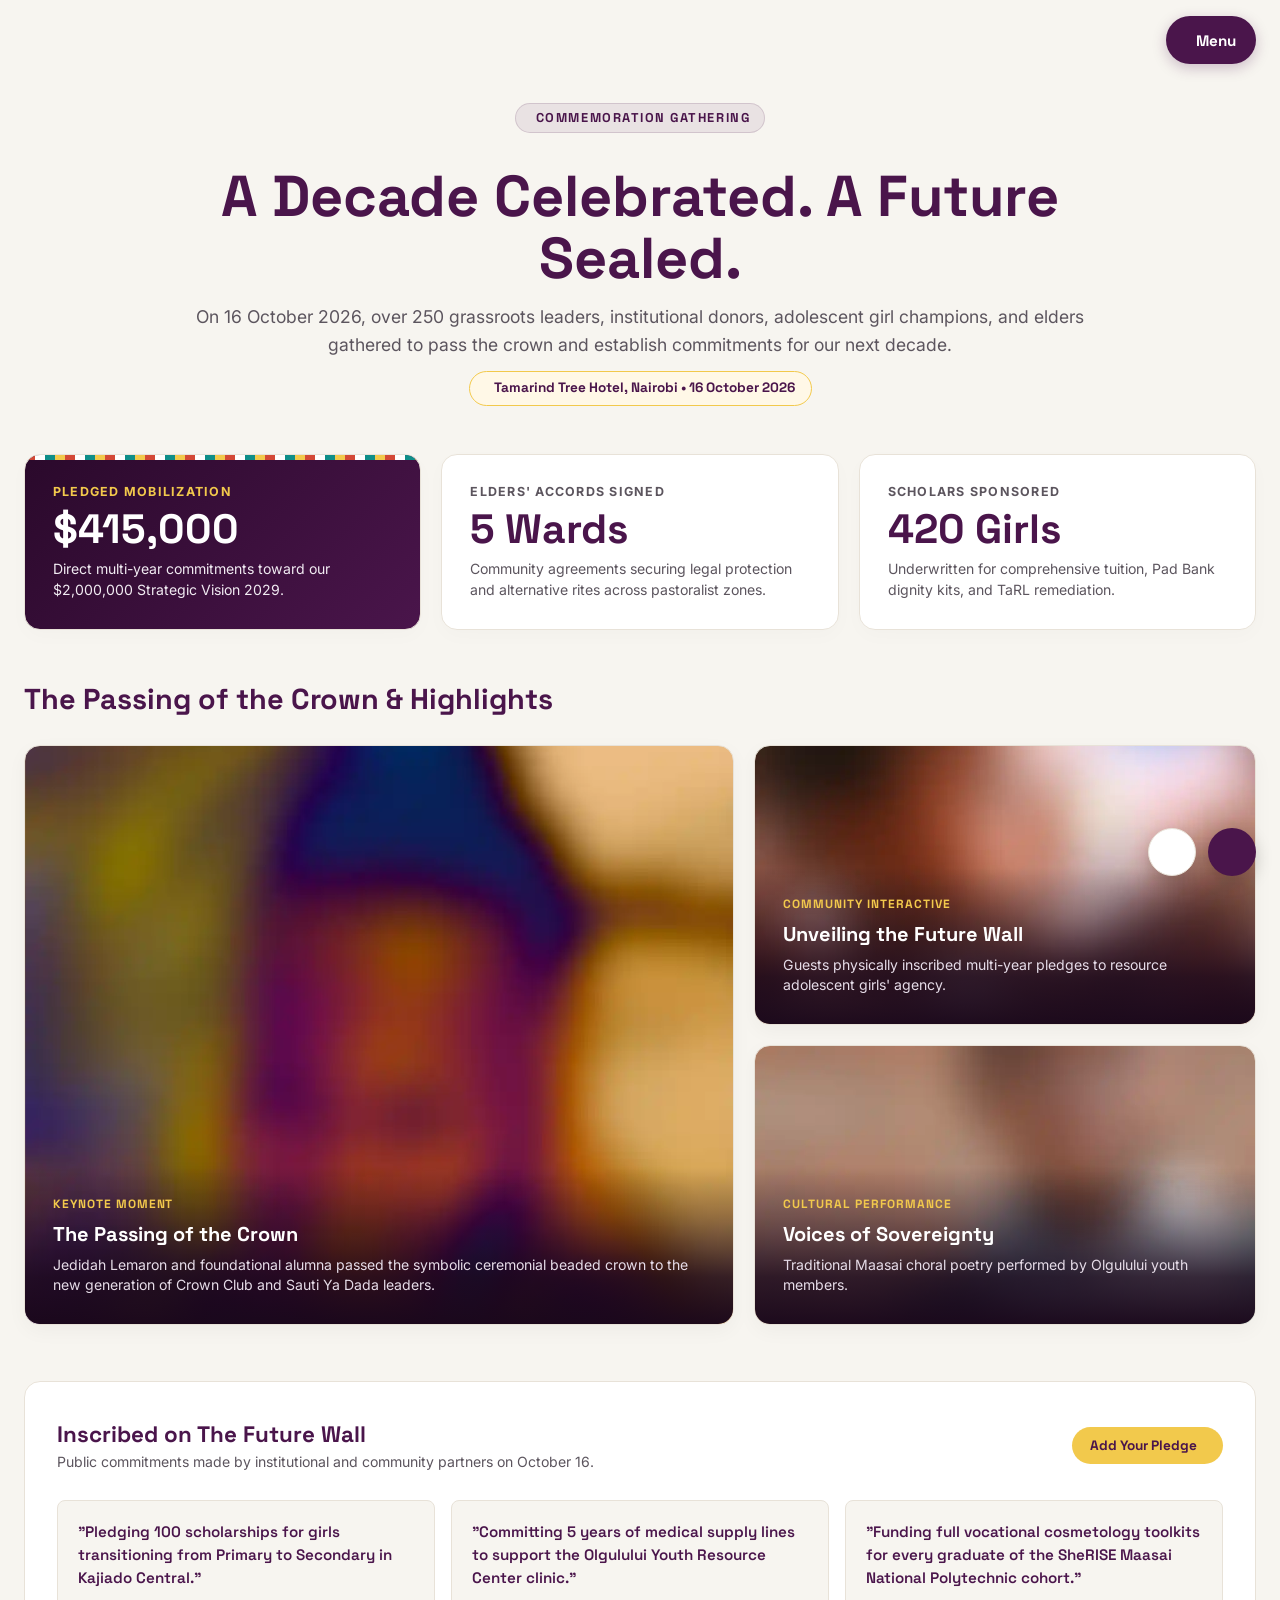
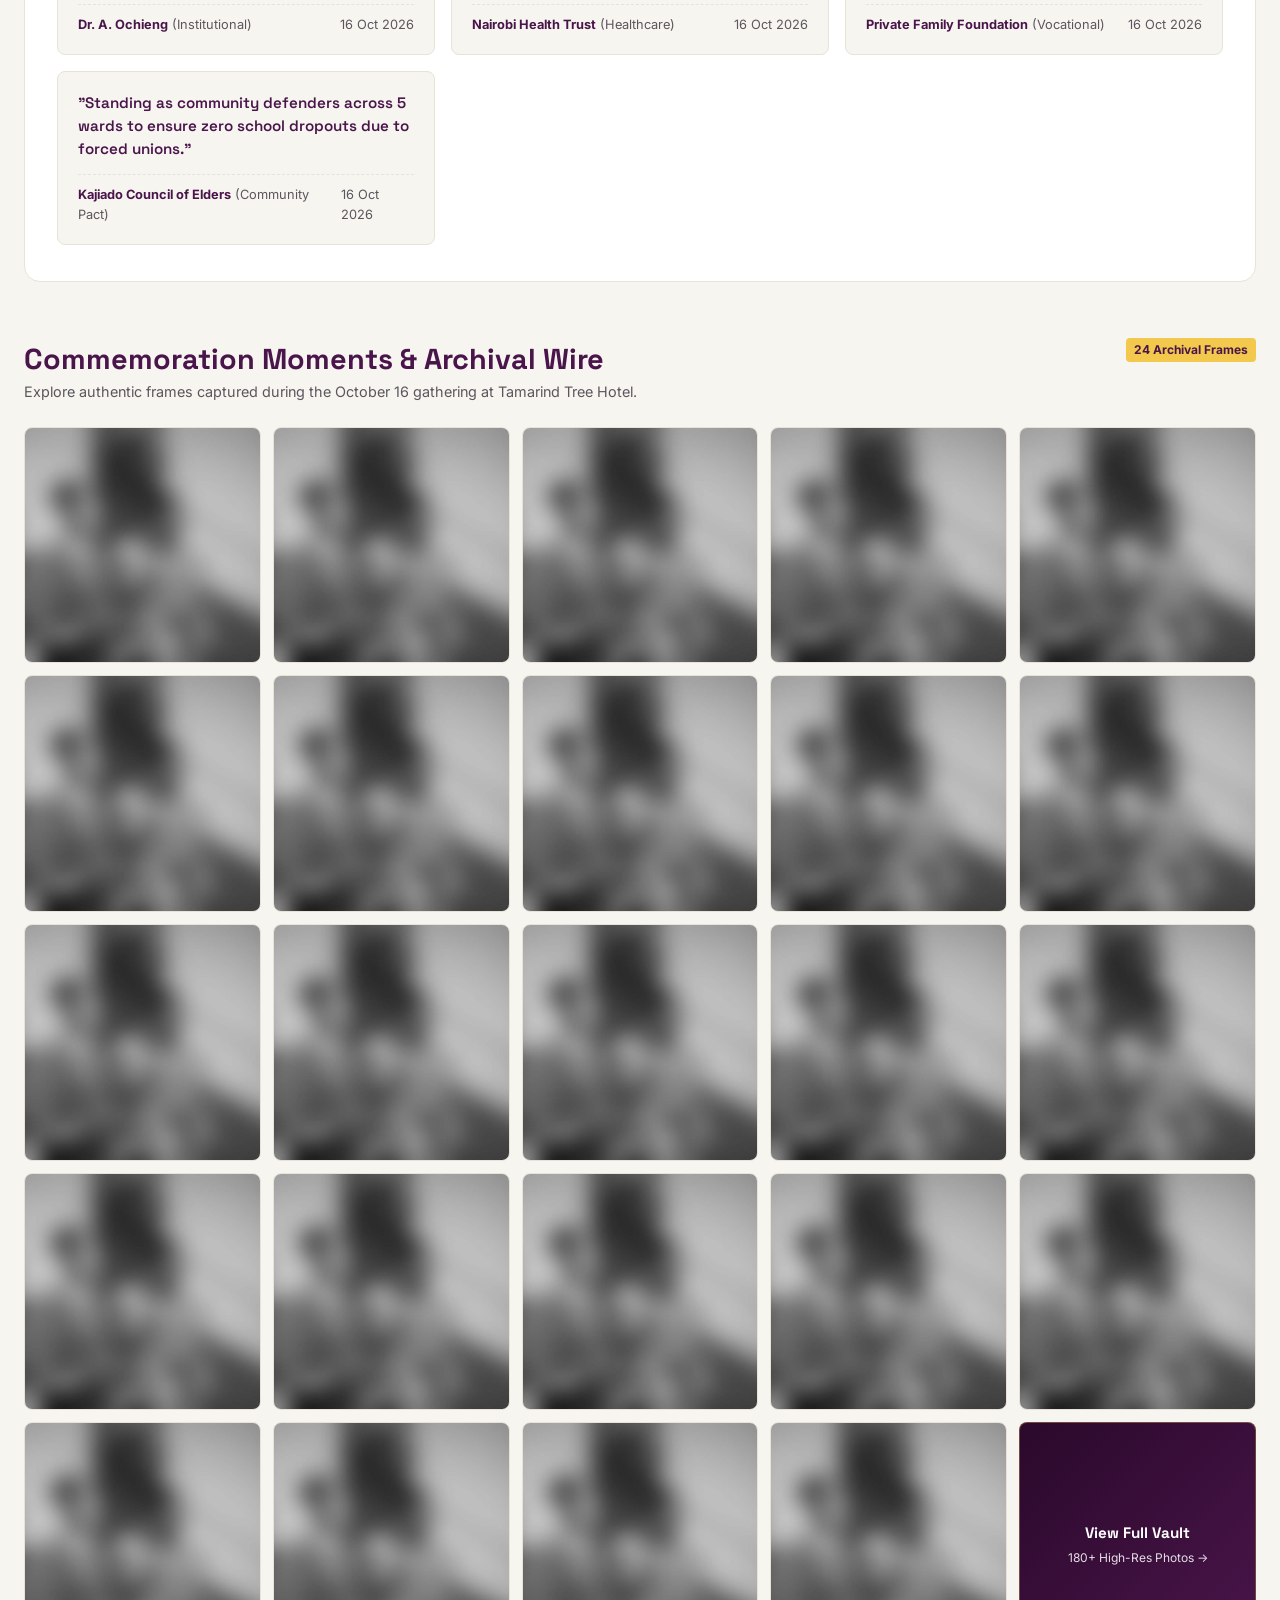
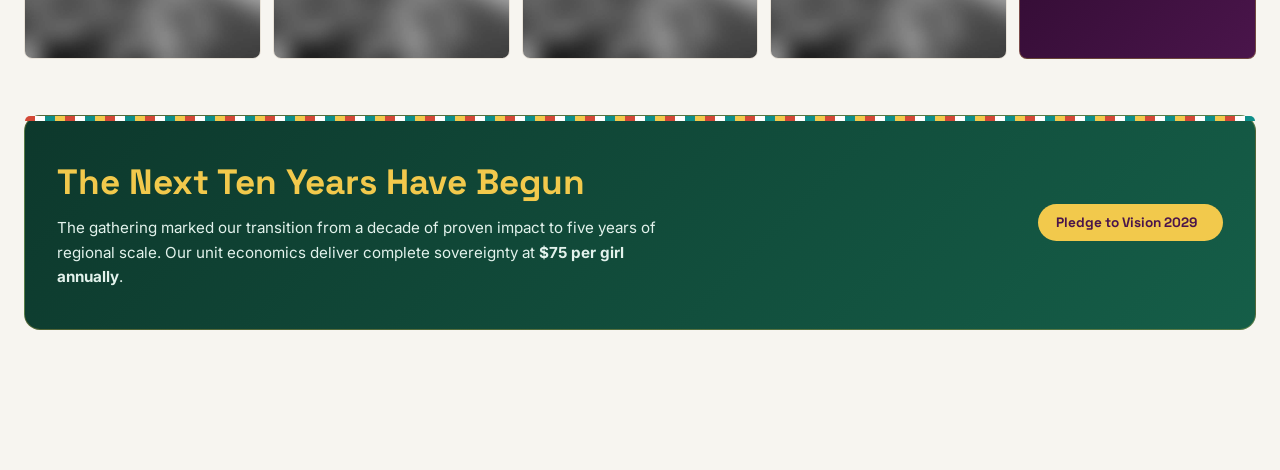
==== @10/event/index.html @ 6dc02e4d "Pre Launch Testing" ====
<!DOCTYPE html>
<html lang="en">

<head>
    <meta charset="UTF-8">
    <meta name="viewport" content="width=device-width, initial-scale=1.0">
    <title>The Gathering & Future Wall | The Malkia Initiative @ 10</title>
    <meta name="description"
        content="Relive the Malkia@10 Anniversary Gathering at Tamarind Tree Hotel: Passing of the Crown, Future Wall commitments, and momentum for the 2025–2029 Strategic Vision.">
    <link rel="shortcut icon" href="../assets/favicon/favicon.ico" type="image/x-icon">

    <!-- Typography & Icons -->
    <link rel="preconnect" href="https://fonts.googleapis.com">
    <link rel="preconnect" href="https://fonts.gstatic.com" crossorigin>
    <link
        href="https://fonts.googleapis.com/css2?family=Inter:wght@400;500;600;700&family=Space+Grotesk:wght@600;700&display=swap"
        rel="stylesheet">
    <link rel="stylesheet" type="text/css"
        href="https://cdn.jsdelivr.net/npm/@phosphor-icons/web@2.1.1/src/regular/style.css" />
    <link rel="stylesheet" type="text/css"
        href="https://cdn.jsdelivr.net/npm/@phosphor-icons/web@2.1.1/src/bold/style.css" />
    <link rel="stylesheet" type="text/css"
        href="https://cdn.jsdelivr.net/npm/@phosphor-icons/web@2.1.1/src/fill/style.css" />

    <!-- Shared Global Base Styles + Event Specific Styles -->
    <link rel="stylesheet" href="../assets/css/styles.css">
    <link rel="stylesheet" href="../assets/css/event.css">

    <!-- Google tag (gtag.js) -->
    <script async src="https://www.googletagmanager.com/gtag/js?id=G-NW5PG8B0DK"></script>
    <script>
        window.dataLayer = window.dataLayer || [];
        function gtag() { dataLayer.push(arguments); }
        gtag('js', new Date());

        gtag('config', 'G-NW5PG8B0DK');
    </script>
    
    <!-- Page-Specific JSON-LD Schema: Event Archival & Output -->
    <script type="application/ld+json">
    {
        "@context": "https://schema.org",
        "@graph": [
        {
            "@type": "Event",
            "@id": "https://malkiainitiative.org/@10/event/#gathering",
            "name": "Malkia@10 Anniversary Commemoration: A Decade of Malkia",
            "startDate": "2026-10-16T13:00:00+03:00",
            "endDate": "2026-10-16T17:30:00+03:00",
            "eventStatus": "https://schema.org/EventCompleted",
            "location": {
            "@type": "Place",
            "name": "Tamarind Tree Hotel",
            "address": {
                "@type": "PostalAddress",
                "streetAddress": "Langata Link Road",
                "addressLocality": "Nairobi",
                "addressCountry": "KE"
            }
            },
            "organizer": {
            "@type": "NGO",
            "name": "The Malkia Initiative",
            "url": "https://malkiainitiative.org"
            }
        }
        ]
    }
    </script>
</head>

<body>

    <!-- Top Fixed Bar with State-Switching Menu FAB -->
    <header class="top-nav">
        <button class="btn-fab-menu" id="menuFab" onclick="toggleNavDrawer()" aria-label="Open Navigation">
            <i class="ph ph-list"></i>
            <span>Menu</span>
        </button>
    </header>

    <!-- Main Content Shell (Pushed & Shifted by Drawers) -->
    <main class="event-shell" id="mainBento">

        <!-- Hero Title & Context -->
        <header class="event-hero">
            <span class="milestone-year-badge">
                <i class="ph-fill ph-crown" style="color: var(--m-gold);"></i> Commemoration Gathering
            </span>
            <h1>A Decade Celebrated. A Future Sealed.</h1>
            <p>
                On 16 October 2026, over 250 grassroots leaders, institutional donors, adolescent girl champions, and
                elders gathered to pass the crown and establish commitments for our next decade.
            </p>
            <div class="event-venue-tag">
                <i class="ph-bold ph-map-pin"></i> Tamarind Tree Hotel, Nairobi • 16 October 2026
            </div>
        </header>

        <!-- 1. Event Outcome Telemetry Cards -->
        <section class="event-outcomes-grid" aria-label="Event Outcomes">
            <div class="event-outcome-card featured bead-accent-top">
                <div class="label">Pledged Mobilization</div>
                <div class="val">$415,000</div>
                <div class="desc">Direct multi-year commitments toward our $2,000,000 Strategic Vision 2029.
                </div>
            </div>

            <div class="event-outcome-card">
                <div class="label">Elders' Accords Signed</div>
                <div class="val">5 Wards</div>
                <div class="desc">Community agreements securing legal protection and alternative rites across
                    pastoralist zones.</div>
            </div>

            <div class="event-outcome-card">
                <div class="label">Scholars Sponsored</div>
                <div class="val">420 Girls</div>
                <div class="desc">Underwritten for comprehensive tuition, Pad Bank dignity kits, and TaRL
                    remediation.</div>
            </div>
        </section>

        <!-- 2. Visual Moments Bento -->
        <section class="moments-section" aria-label="Gathering Moments">
            <h2>The Passing of the Crown & Highlights</h2>

            <div class="moments-grid">
                <!-- Large Card: The Passing of the Crown -->
                <article class="moment-card large"
                    style="background-image: url('../assets/images/events/story-sanaipei-hero.webp');">
                    <div class="moment-overlay">
                        <div class="moment-badge">Keynote Moment</div>
                        <h3>The Passing of the Crown</h3>
                        <p>
                            Jedidah Lemaron and foundational alumna passed the symbolic ceremonial beaded crown to the
                            new generation of Crown Club and Sauti Ya Dada leaders.
                        </p>
                    </div>
                </article>

                <!-- Medium Top: The Future Wall -->
                <article class="moment-card medium-top"
                    style="background-image: url('../assets/images/events/story-namunyak.webp');">
                    <div class="moment-overlay">
                        <div class="moment-badge">Community Interactive</div>
                        <h3>Unveiling the Future Wall</h3>
                        <p>Guests physically inscribed multi-year pledges to resource adolescent girls' agency.
                        </p>
                    </div>
                </article>

                <!-- Medium Bottom: Cultural Performance -->
                <article class="moment-card medium-bottom"
                    style="background-image: url('../assets/images/events/story-salome.webp');">
                    <div class="moment-overlay">
                        <div class="moment-badge">Cultural Performance</div>
                        <h3>Voices of Sovereignty</h3>
                        <p>Traditional Maasai choral poetry performed by Olgulului youth members.</p>
                    </div>
                </article>
            </div>
        </section>

        <!-- 3. The Future Wall Pledges Stream -->
        <section class="future-wall-card" aria-label="Future Wall Pledges">
            <div class="future-wall-header">
                <div>
                    <h3>Inscribed on The Future Wall</h3>
                    <p style="font-size: 0.88rem; color: var(--m-text-muted);">Public commitments made by institutional
                        and community partners on October 16.</p>
                </div>
                <button class="btn-pill btn-pill-gold" onclick="openBigIdeaModal()">
                    <span>Add Your Pledge</span>
                    <i class="ph ph-arrow-right"></i>
                </button>
            </div>

            <div class="pledges-stream" id="pledgesStreamRoot">
                <!-- Injected via event.js -->
            </div>
        </section>

        <!-- 4. SQUARE MEDIA GALLERY (5 Rows x 5 Items = 24 Photos + 1 View More Card) -->
        <section class="gallery-section" aria-label="Event Photography">
            <div class="gallery-section-header">
                <div>
                    <h2>Commemoration Moments & Archival Wire</h2>
                    <p style="font-size: 0.9rem; color: var(--m-text-muted);">
                        Explore authentic frames captured during the October 16 gathering at Tamarind Tree Hotel.
                    </p>
                </div>
                <span class="strategy-chip">24 Archival Frames</span>
            </div>
        
            <div class="square-gallery-grid" id="eventGalleryRoot">
                <!-- Injected via event.js from assets/images/events/gallery/ -->
            </div>
        </section>

        <!-- 4. Next Decade Action Banner -->
        <section class="event-cta-banner bead-accent-top">
            <div>
                <h3>The Next Ten Years Have Begun</h3>
                <p>
                    The gathering marked our transition from a decade of proven impact to five years of regional
                    scale. Our unit economics deliver complete sovereignty at <strong>$75 per girl
                        annually</strong>.
                </p>
            </div>
            <div>
                <button class="btn-pill btn-pill-gold" onclick="openBigIdeaModal()">
                    <span>Pledge to Vision 2029</span>
                    <i class="ph-bold ph-arrow-up-right"></i>
                </button>
            </div>
        </section>

    </main>

    <!-- Bottom-Right Grouped Expandable FAB Dock -->
    <aside class="fab-dock-bottom" aria-label="Quick Actions">
        <button class="fab-trigger fab-telemetry" onclick="toggleStatsDrawer()" aria-label="Event Telemetry and FAQs">
            <i class="ph-bold ph-scales"></i>
            <span class="fab-text">Gathering Telemetry</span>
        </button>
        <button class="fab-trigger fab-bigidea" onclick="openBigIdeaModal()" aria-label="The Big Idea Manifesto">
            <i class="ph-bold ph-lightbulb"></i>
            <span class="fab-text">The Big Idea</span>
        </button>
    </aside>

    <!-- Shared Drawer Backdrop -->
    <div class="drawer-backdrop" id="drawerBackdrop" onclick="closeAllDrawers()"></div>

    <!-- Shared Slide-out Navigation Drawer (Left to Right) -->
    <nav class="nav-drawer smooth-transition" id="navDrawer" aria-label="Primary Directory">
        <div>
            <div class="nav-drawer-header">
                <img src="../assets/images/logo.png" alt="The Malkia Initiative Logo" class="nav-drawer-logo"
                    onerror="this.src='../assets/images/logo.png'; this.onerror=null;" />
            </div>
            <div class="drawer-nav-links">
                <a href="../">
                    <span>Overview</span>
                    <span class="nav-arrow-circle"><i class="ph ph-caret-right"></i></span>
                </a>
                <a href="../impact-stories/">
                    <span>Impact Dossiers</span>
                    <span class="nav-arrow-circle"><i class="ph ph-caret-right"></i></span>
                </a>
                <a href="../../annual-reports/2025/" target="_blank">
                    <span>2025 Audited Report</span>
                    <span class="nav-arrow-circle"><i class="ph ph-caret-right"></i></span>
                </a>
                <a href="../vision2029/">
                    <span>Strategic Vision 2029</span>
                    <span class="nav-arrow-circle"><i class="ph ph-caret-right"></i></span>
                </a>
                <a href="./" class="active">
                    <span>Event Experience</span>
                    <span class="nav-arrow-circle"><i class="ph ph-caret-right"></i></span>
                </a>
            </div>
        </div>
        <div style="font-size: 0.8rem; color: var(--m-text-muted);">
            ACK Tenebo House, Kajiado Central<br>
            <a href="../../"
                style="color: var(--m-purple); text-decoration: none; font-weight: 700;">&larr; Back To Main Site</a>
        </div>
    </nav>

    <!-- Slide-out Telemetry Drawer (Event Specific) -->
    <aside class="stats-drawer smooth-transition" id="statsDrawer" aria-label="Event Details">
        <div class="stats-drawer-header">
            <h3><i class="ph-bold ph-scales"></i> Gathering Telemetry</h3>
            <button onclick="toggleStatsDrawer()" class="btn-stats-close" aria-label="Close Drawer">✕</button>
        </div>

        <div class="telemetry-grid">
            <div class="telemetry-stat-card bead-accent-top">
                <div class="stat-card-badge">Attendance Reach</div>
                <div class="stat-card-value-row">
                    <span class="stat-card-metric">264</span>
                    <i class="ph-bold ph-users stat-card-trend-icon"></i>
                </div>
                <p class="stat-card-desc">
                    Delegates in attendance spanning community chiefs, bilateral funders, adolescent researchers, and
                    alumni.
                </p>
            </div>

            <div class="telemetry-stat-card">
                <div class="stat-card-badge">Immediate Mobilization</div>
                <div class="stat-card-value-row">
                    <span class="stat-card-metric">46%</span>
                    <i class="ph-bold ph-chart-pie-slice stat-card-trend-icon"></i>
                </div>
                <p class="stat-card-desc">
                    Of Year 1 target ($200k) locked during the live session of The Future Wall.
                </p>
            </div>
        </div>

        <h4 class="faq-section-title">Commemoration FAQs</h4>
        <details class="faq-item">
            <summary class="faq-summary">
                <span>Can I still submit a pledge to The Future Wall?</span>
                <span class="faq-indicator">+</span>
            </summary>
            <div class="faq-content">
                <p>
                    Yes. The digital Future Wall accepts commitments directly through the Big Idea modal on this
                    platform.
                </p>
            </div>
        </details>

        <details class="faq-item">
            <summary class="faq-summary">
                <span>How are October 16 commitments managed?</span>
                <span class="faq-indicator">+</span>
            </summary>
            <div class="faq-content">
                <p>
                    Every pledge is allocated to its designated programmatic pillar and audited via our 2026–2027 fiscal
                    reporting mechanisms.
                </p>
            </div>
        </details>
    </aside>

    <!-- Gamified Future Wall Engagement & Pledge Tool -->
    <dialog class="modal-bigidea event-pledge-dialog" id="bigIdeaDialog">
        <div class="pledge-dialog-header">
            <h3><i class="ph-fill ph-crown" style="color: var(--m-gold);"></i> Inscribe Your 2029 Pledge</h3>
            <button onclick="closeBigIdeaModal()" style="background:none; border:none; font-size: 1.3rem; cursor:pointer;"
                aria-label="Close Dialog">✕</button>
        </div>
    
        <!-- 1. Real-Time Goal Progress Bar -->
        <div class="progress-gamification-wrap">
            <div class="progress-labels-row">
                <span>Strategic Vision 2029 Goal</span>
                <span id="progressCurrentText">$415,000 / $2,000,000 (20.8%)</span>
            </div>
            <div class="progress-track" aria-label="Goal Progress">
                <div class="progress-fill-base" id="progressBaseBar"></div>
                <div class="progress-fill-user" id="progressUserBar"></div>
            </div>
            <div class="progress-delta-badge">
                <span id="userImpactSummary">Pick a pathway & amount below to see your catalytic impact</span>
                <span id="userSharePercentage" style="color: var(--m-gold); font-weight: 700;">+0.00% Lift</span>
            </div>
        </div>
    
        <!-- 2. The 4 Community & Institutional Pathways -->
        <div class="pathway-grid" id="pathwaySelectorRoot">
            <!-- Pathway 1 -->
            <div class="pathway-card active" data-pathway="scholarships" data-default="750">
                <div class="pathway-header-row">
                    <i class="ph-bold ph-graduation-cap"></i>
                    <span>Primary-to-Secondary Scholars</span>
                </div>
                <p>Direct tuition, dignity kits, and retention tracking for girls in Kajiado Central.</p>
            </div>
    
            <!-- Pathway 2 -->
            <div class="pathway-card" data-pathway="healthcare" data-default="2500">
                <div class="pathway-header-row">
                    <i class="ph-bold ph-first-aid"></i>
                    <span>Olgulului Youth Resource Clinic</span>
                </div>
                <p>Medical supplies, youth-friendly SRHR clinic access, and counseling support.</p>
            </div>
    
            <!-- Pathway 3 -->
            <div class="pathway-card" data-pathway="vocational" data-default="1500">
                <div class="pathway-header-row">
                    <i class="ph-bold ph-scissors"></i>
                    <span>SheRISE TVET Toolkits</span>
                </div>
                <p>Full starter toolkits for cosmetology graduates at Maasai National Polytechnic.</p>
            </div>
    
            <!-- Pathway 4 -->
            <div class="pathway-card" data-pathway="community" data-default="5000">
                <div class="pathway-header-row">
                    <i class="ph-bold ph-shield-check"></i>
                    <span>5-Ward Elders' Protection Pacts</span>
                </div>
                <p>Underwrite community rescue barazas, paralegal mediation, and alternative rites.</p>
            </div>
        </div>
    
        <!-- 3. Dynamic Form for Selected Pathway -->
        <form class="pledge-form" onsubmit="handleEventPledgeSubmit(event)">
            <div class="form-group">
                <div style="display: flex; justify-content: space-between; align-items: baseline;">
                    <label id="amountInputLabel">Pledge Amount (USD)</label>
                    <span
                        style="font-family: var(--font-display); font-size: 1.35rem; font-weight: 700; color: var(--m-purple);"
                        id="pledgeDisplayAmount">$750</span>
                </div>
                <input type="range" class="pledge-slider" id="pledgeRange" min="75" max="25000" step="75" value="750"
                    oninput="updateGamifiedPledge(this.value)">
            </div>
    
            <div class="form-group">
                <label>Your Pledge Note for The Future Wall</label>
                <textarea class="input-text" id="pledgeStatement" rows="2" style="height: auto; padding: 10px 14px;"
                    placeholder="e.g. In honor of pastoralist resilience, committing full support to..."
                    required></textarea>
            </div>
    
            <div class="form-group" style="display: grid; grid-template-columns: 1fr 1fr; gap: 10px;">
                <div>
                    <label>Donor / Org Name</label>
                    <input type="text" class="input-text" id="donorName" placeholder="e.g. Dr. A. Ochieng" required>
                </div>
                <div>
                    <label>Email Address</label>
                    <input type="email" class="input-text" id="donorEmail" placeholder="e.g. donor@foundation.org" required>
                </div>
            </div>
    
            <button type="submit" class="btn-pill btn-pill-purple"
                style="width: 100%; justify-content: center; height: 46px; margin-top: 6px;">
                Permanently Inscribe on The Future Wall
            </button>
        </form>
    </dialog>

    <!-- Fullscreen Lightbox Modal -->
    <dialog class="gallery-lightbox" id="galleryLightbox" onclick="closeLightboxOnBackdrop(event)">
        <div class="lightbox-content-box">
            <button class="lightbox-close-btn" onclick="closeLightbox()" aria-label="Close Preview">✕</button>
            <div class="lightbox-image-holder">
                <img id="lightboxImg" src="" alt="Enlarged Event Moment" />
            </div>
            <div class="lightbox-caption-box">
                <h4 id="lightboxTitle">Frame Title</h4>
                <p id="lightboxDesc">Description</p>
            </div>
        </div>
    </dialog>

    <!-- Core Scripts -->
    <script src="../assets/js/app.js"></script>
    <script src="../assets/js/event.js"></script>
</body>

</html>
---- @10/assets/css/styles.css ----
:root {
    --m-purple: #4A154B;
    --m-purple-deep: #2A092B;
    --m-gold: #F2C94C;
    --m-gold-soft: #FFF8E7;
    --m-bone: #F7F5F0;
    --m-surface: #FFFFFF;
    --m-text-dark: #1E1A1D;
    --m-text-muted: #5C555E;
    --m-red: #D34836;
    --m-cyan: #0E8E89;
    --m-border: #E8E2D8;

    --font-display: 'Space Grotesk', sans-serif;
    --font-body: 'Inter', sans-serif;

    --radius-sm: 8px;
    --radius-md: 16px;
    --radius-lg: 24px;
    --drawer-width: min(340px, 80vw);
    --stats-drawer-width: min(440px, 88vw);
    --transition-spring: cubic-bezier(0.16, 1, 0.3, 1);
}

::selection {
    background-color: var(--m-purple);
    color: var(--m-gold);
}

* {
    box-sizing: border-box;
    margin: 0;
    padding: 0;
}

body {
    background-color: var(--m-bone);
    color: var(--m-text-dark);
    font-family: var(--font-body);
    overflow-x: hidden;
    line-height: 1.5;
}

/* Traditional Bead Strip Accent */
.bead-accent-top {
    position: relative;
}

.bead-accent-top::before {
    content: "";
    position: absolute;
    top: 0;
    left: 0;
    right: 0;
    height: 5px;
    background: repeating-linear-gradient(90deg,
            var(--m-red) 0px, var(--m-red) 10px,
            #FFFFFF 10px, #FFFFFF 20px,
            var(--m-cyan) 20px, var(--m-cyan) 30px,
            var(--m-gold) 30px, var(--m-gold) 40px);
    border-radius: var(--radius-md) var(--radius-md) 0 0;
    z-index: 2;
}

/* Fixed Transparent Top Bar */
header.top-nav {
    position: fixed;
    top: 0;
    left: 0;
    right: 0;
    height: 80px;
    padding: 0 24px;
    display: flex;
    justify-content: flex-end;
    align-items: center;
    background: transparent !important;
    border-bottom: none !important;
    backdrop-filter: none !important;
    -webkit-backdrop-filter: none !important;
    z-index: 110;
    pointer-events: none;
}

/* Top-Right State-Switching Menu/Close FAB */
.btn-fab-menu {
    pointer-events: auto;
    height: 48px;
    padding: 0 20px;
    border-radius: 30px;
    background: var(--m-purple);
    color: #FFFFFF;
    border: none;
    display: inline-flex;
    align-items: center;
    gap: 10px;
    font-family: var(--font-display);
    font-weight: 700;
    font-size: 0.95rem;
    cursor: pointer;
    box-shadow: 0 4px 14px rgba(74, 21, 75, 0.25);
    /* Transition transform in sync with the canvas and bottom dock */
    transition: transform 0.45s var(--transition-spring), background-color 0.2s ease;
    z-index: 120;
    will-change: transform;
}

/* Shift menu button left when telemetry drawer is active */
.btn-fab-menu.menu-shifted-left {
    transform: translateX(calc(-1 * var(--stats-drawer-width)));
}

.btn-fab-menu i {
    font-size: 1.25rem;
}

.btn-fab-menu:hover {
    transform: scale(1.04);
    background: var(--m-purple-deep);
}

/* Preserve the leftward shift while scaling on hover */
.btn-fab-menu.menu-shifted-left:hover {
    transform: translateX(calc(-1 * var(--stats-drawer-width))) scale(1.04);
}

/* ==========================================================================
   MAIN BENTO CANVAS & BIDIRECTIONAL PERSPECTIVE SHIFT
   ========================================================================== */
.bento-wrapper {
    max-width: 1400px;
    margin: 90px auto 120px auto;
    padding: 0 20px;
    display: grid;
    grid-template-columns: 1fr;
    gap: 20px;
    transform-origin: center center;
    transition: transform 0.45s var(--transition-spring), filter 0.45s var(--transition-spring);
}

/* Navigation Perspective Shift (Pushed Right with Blur) */
.bento-wrapper.canvas-shifted {
    transform: translateX(var(--drawer-width)) scale(0.96);
    filter: blur(8px);
    pointer-events: none;
    user-select: none;
}

/* Telemetry Perspective Shift (Pushed Left with 50% Grayscale) */
.bento-wrapper.canvas-shifted-left {
    transform: translateX(calc(-1 * var(--stats-drawer-width))) scale(0.96);
    filter: sepia(70%) blur(0.5px);
    pointer-events: none;
    user-select: none;
}

@media (min-width: 1024px) {
    .bento-wrapper {
        grid-template-columns: repeat(12, 1fr);
        grid-auto-rows: minmax(180px, auto);
    }

    .box-hero {
        grid-column: span 8;
        grid-row: span 3;
    }

    .box-numbers {
        grid-column: span 4;
        grid-row: span 3;
    }

    .box-stories {
        grid-column: span 5;
        grid-row: span 2;
    }

    .box-strategy {
        grid-column: span 4;
        grid-row: span 2;
    }

    .box-event {
        grid-column: span 3;
        grid-row: span 2;
    }
}

.bento-card {
    background: var(--m-surface);
    border: 1px solid var(--m-border);
    border-radius: var(--radius-md);
    padding: 28px;
    position: relative;
    overflow: hidden;
    display: flex;
    flex-direction: column;
    justify-content: space-between;
    box-shadow: 0 6px 20px rgba(0, 0, 0, 0.02);
    transition: transform 0.3s var(--transition-spring), box-shadow 0.3s var(--transition-spring);
}

.box-hero {
    background: linear-gradient(135deg, var(--m-purple-deep) 0%, var(--m-purple) 100%);
    color: #FFFFFF;
}

.hero-pretitle {
    font-family: var(--font-display);
    color: var(--m-gold);
    font-size: 0.9rem;
    font-weight: 700;
    text-transform: uppercase;
    letter-spacing: 0.1em;
    margin-bottom: 12px;
    display: flex;
    align-items: center;
    gap: 8px;
}

.hero-title {
    font-family: var(--font-display);
    font-size: clamp(2rem, 3.8vw, 3.4rem);
    line-height: 1.05;
    font-weight: 700;
    margin-bottom: 18px;
}

.hero-narrative {
    font-size: 1.05rem;
    color: #F1EBF2;
    max-width: 620px;
    line-height: 1.6;
    margin-bottom: 24px;
}

.hero-footer {
    display: flex;
    align-items: center;
    gap: 16px;
    flex-wrap: wrap;
}

.box-numbers {
    background: var(--m-surface);
    border-top: 5px solid var(--m-gold);
}

.metric-hero-val {
    font-family: var(--font-display);
    font-size: 3.8rem;
    font-weight: 700;
    color: var(--m-purple);
    line-height: 0.95;
    margin-bottom: 6px;
}

.metric-hero-label {
    font-size: 0.85rem;
    font-weight: 700;
    text-transform: uppercase;
    letter-spacing: 0.05em;
    color: var(--m-text-muted);
    margin-bottom: 20px;
}

.data-substrip {
    display: grid;
    grid-template-columns: 1fr 1fr;
    gap: 12px;
    padding-top: 16px;
    border-top: 1px dashed var(--m-border);
}

.substrip-val {
    font-family: var(--font-display);
    font-size: 1.4rem;
    font-weight: 700;
    color: var(--m-purple);
}

.substrip-lbl {
    font-size: 0.75rem;
    color: var(--m-text-muted);
}

.story-track {
    display: flex;
    overflow-x: auto;
    scroll-snap-type: x mandatory;
    gap: 16px;
    padding-bottom: 8px;
    scrollbar-width: none;
}

.story-track::-webkit-scrollbar {
    display: none;
}

.story-slide {
    flex: 0 0 100%;
    scroll-snap-align: start;
}

.story-tag {
    font-size: 0.75rem;
    font-weight: 700;
    background: var(--m-gold-soft);
    color: var(--m-purple);
    padding: 3px 8px;
    border-radius: 4px;
    display: inline-block;
    align-self: flex-start;
    /* Prevents flex cross-axis stretching */
    width: fit-content;
    /* Wraps strictly to text width */
    margin-bottom: 8px;
}

.story-headline {
    font-family: var(--font-display);
    font-size: 1.25rem;
    font-weight: 700;
    margin-bottom: 8px;
    color: var(--m-purple);
}

.story-quote {
    font-size: 0.88rem;
    color: var(--m-text-muted);
    font-style: italic;
    line-height: 1.5;
}

.box-strategy {
    background: var(--m-gold-soft);
    border-color: var(--m-gold);
}

.strategy-chip {
    background: var(--m-gold);
    color: var(--m-purple);
    font-weight: 700;
    font-size: 0.75rem;
    padding: 3px 8px;
    border-radius: 4px;
    display: inline-block;
    align-self: flex-start;
    /* Prevents flex cross-axis stretching */
    width: fit-content;
    /* Wraps strictly to text width */
}

.box-event {
    background: var(--m-purple);
    color: #FFF;
}

.event-calendar-badge {
    font-family: var(--font-display);
    font-size: 1.8rem;
    font-weight: 700;
    color: var(--m-gold);
    line-height: 1;
}

.btn-pill {
    display: inline-flex;
    align-items: center;
    gap: 8px;
    padding: 10px 18px;
    border-radius: 30px;
    font-family: var(--font-display);
    font-weight: 700;
    font-size: 0.85rem;
    text-decoration: none;
    cursor: pointer;
    border: none;
    transition: transform 0.2s ease, filter 0.2s ease;
}

.btn-pill-gold {
    background: var(--m-gold);
    color: var(--m-purple);
}

.btn-pill-purple {
    background: var(--m-purple);
    color: #FFF;
}

.btn-pill:hover {
    transform: translateY(-2px);
    filter: brightness(1.05);
}

/* ==========================================================================
   BOTTOM-RIGHT FLOATING ACTION CONTROLS (FABS)
   ========================================================================== */
.fab-dock-bottom {
    position: fixed;
    bottom: 24px;
    right: 24px;
    display: flex;
    align-items: center;
    gap: 12px;
    z-index: 95;
    pointer-events: none;
    transition: transform 0.45s var(--transition-spring), opacity 0.45s ease;
}

/* Pushes FAB dock left when Telemetry drawer opens */
.fab-dock-bottom.dock-shifted-left {
    transform: translateX(calc(-1 * var(--stats-drawer-width)));
}

.fab-trigger {
    pointer-events: auto;
    height: 48px;
    min-width: 48px;
    border-radius: 24px;
    border: none;
    display: inline-flex;
    align-items: center;
    justify-content: center;
    padding: 0 14px;
    cursor: pointer;
    overflow: hidden;
    box-shadow: 0 6px 18px rgba(0, 0, 0, 0.18);
    transition: all 0.35s var(--transition-spring);
    font-family: var(--font-display);
    font-weight: 700;
    font-size: 0.95rem;
    white-space: nowrap;
}

.fab-trigger i {
    font-size: 1.65rem;
    flex-shrink: 0;
}

.fab-trigger .fab-text {
    max-width: 0;
    opacity: 0;
    margin-left: 0;
    overflow: hidden;
    transition: max-width 0.35s var(--transition-spring), opacity 0.25s ease, margin-left 0.25s ease;
}

.fab-trigger:hover,
.fab-trigger:focus-visible {
    min-width: auto;
    padding: 0 20px;
    transform: translateY(-2px);
    box-shadow: 0 10px 24px rgba(74, 21, 75, 0.3);
}

.fab-trigger:hover .fab-text,
.fab-trigger:focus-visible .fab-text {
    max-width: 200px;
    opacity: 1;
    margin-left: 8px;
}

.fab-telemetry {
    background: #FFFFFF;
    color: var(--m-purple);
    border: 1px solid var(--m-border);
}

.fab-bigidea {
    background: var(--m-purple);
    color: var(--m-gold);
}

/* ==========================================================================
   LEFT NAVIGATION DRAWER
   ========================================================================== */
.nav-drawer {
    position: fixed;
    top: 0;
    bottom: 0;
    left: 0;
    width: var(--drawer-width);
    background: transparent !important;
    box-shadow: none !important;
    border: none !important;
    z-index: 100;
    transform: translateX(-100%);
    padding: 36px 28px;
    display: flex;
    flex-direction: column;
    justify-content: space-between;
    will-change: transform;
}

.nav-drawer.open {
    transform: translateX(0);
}

.nav-drawer.smooth-transition {
    transition: transform 0.45s var(--transition-spring);
}

.nav-drawer-header {
    margin-bottom: 28px;
}

.nav-drawer-logo {
    height: 300px;
    width: auto;
    display: block;
    object-fit: contain;
}

.drawer-nav-links {
    display: flex;
    flex-direction: column;
    gap: 22px;
}

.drawer-nav-links a {
    font-family: var(--font-display);
    font-size: 1.05rem;
    font-weight: 700;
    text-decoration: none;
    color: var(--m-purple);
    display: flex;
    justify-content: space-between;
    align-items: center;
    border-bottom: none !important;
    padding: 4px 0;
    transition: color 0.2s ease, transform 0.2s ease;
}

.drawer-nav-links a:hover {
    color: var(--m-purple-deep);
    transform: translateX(4px);
}

.drawer-backdrop {
    position: fixed;
    inset: 0;
    background: transparent !important;
    backdrop-filter: none !important;
    -webkit-backdrop-filter: none !important;
    z-index: 98;
    pointer-events: none;
}

.drawer-backdrop.active {
    pointer-events: auto;
}

/* ==========================================================================
   RIGHT TELEMETRY & FAQS DRAWER (PURPLE & GOLD SYSTEM)
   ========================================================================== */
.stats-drawer {
    position: fixed;
    top: 0;
    bottom: 0;
    right: 0;
    width: var(--stats-drawer-width);
    background: var(--m-purple);
    color: #FFFFFF;
    z-index: 105;
    box-shadow: inset 18px 0 35px -12px rgba(0, 0, 0, 0.45);
    transform: translateX(100%);
    padding: 36px 28px;
    overflow-y: auto;
    overflow-x: hidden;
    will-change: transform;
}

.stats-drawer.open {
    transform: translateX(0);
}

.stats-drawer.smooth-transition {
    transition: transform 0.45s var(--transition-spring);
}

.stats-drawer-header {
    display: flex;
    justify-content: space-between;
    align-items: center;
    margin-bottom: 28px;
    padding-bottom: 16px;
    border-bottom: 1px solid rgba(242, 201, 76, 0.3);
}

.stats-drawer-header h3 {
    font-family: var(--font-display);
    color: var(--m-gold);
    font-size: 1.35rem;
    display: flex;
    align-items: center;
    gap: 8px;
}

.btn-stats-close {
    background: rgba(255, 255, 255, 0.1);
    color: var(--m-gold);
    border: none;
    width: 38px;
    height: 38px;
    border-radius: 50%;
    font-size: 1.1rem;
    cursor: pointer;
    display: flex;
    align-items: center;
    justify-content: center;
    transition: background 0.2s ease, transform 0.2s ease;
}

.btn-stats-close:hover {
    background: rgba(255, 255, 255, 0.2);
    transform: rotate(90deg);
}

/* Infographic Stat Blocks */
.telemetry-grid {
    display: flex;
    flex-direction: column;
    gap: 16px;
    margin-bottom: 36px;
}

.telemetry-stat-card {
    background: rgba(42, 9, 43, 0.6);
    border: 1px solid rgba(242, 201, 76, 0.25);
    border-radius: var(--radius-sm);
    padding: 18px;
    position: relative;
    overflow: hidden;
    box-shadow: 0 4px 14px rgba(0, 0, 0, 0.15);
}

.stat-card-badge {
    font-size: 0.75rem;
    font-family: var(--font-display);
    font-weight: 700;
    text-transform: uppercase;
    letter-spacing: 0.08em;
    color: var(--m-gold);
    margin-bottom: 6px;
    display: flex;
    align-items: center;
    gap: 6px;
}

.stat-card-value-row {
    display: flex;
    align-items: baseline;
    gap: 8px;
    margin-bottom: 8px;
}

.stat-card-metric {
    font-family: var(--font-display);
    font-size: 2.8rem;
    font-weight: 700;
    line-height: 1;
    color: #FFFFFF;
}

.stat-card-trend-icon {
    font-size: 1.6rem;
    color: var(--m-gold);
}

.stat-card-desc {
    font-size: 0.85rem;
    line-height: 1.5;
    color: #E6D9E7;
}

/* FAQ Details/Summary Accordion (Spring Animated) */
.faq-section-title {
    font-family: var(--font-display);
    font-size: 1.1rem;
    color: var(--m-gold);
    margin-bottom: 16px;
    text-transform: uppercase;
    letter-spacing: 0.06em;
}

.stats-drawer details.faq-item {
    background: rgba(255, 255, 255, 0.05);
    border: 1px solid rgba(242, 201, 76, 0.2);
    border-radius: var(--radius-sm);
    margin-bottom: 12px;
    overflow: hidden;
}

.stats-drawer summary.faq-summary {
    list-style: none;
    padding: 14px 16px;
    font-size: 0.92rem;
    font-weight: 600;
    color: var(--m-gold);
    cursor: pointer;
    display: flex;
    justify-content: space-between;
    align-items: center;
    user-select: none;
}

.stats-drawer summary.faq-summary::-webkit-details-marker {
    display: none;
}

.faq-indicator {
    font-size: 1.1rem;
    color: var(--m-gold);
    transition: transform 0.25s ease;
    line-height: 1;
}

.stats-drawer details[open] .faq-indicator {
    transform: rotate(45deg);
}

.faq-content {
    padding: 0 16px 16px 16px;
    font-size: 0.86rem;
    line-height: 1.6;
    color: #F7EDF8;
    border-top: 1px dashed rgba(242, 201, 76, 0.25);
    margin-top: 4px;
    padding-top: 10px;
    will-change: height, opacity;
}

/* Big Idea Modal */
dialog.modal-bigidea {
    border: none;
    border-radius: var(--radius-md);
    padding: 32px;
    width: min(540px, 90vw);
    margin: auto;
    background: #FFFFFF;
    color: var(--m-text-dark);
    box-shadow: 0 20px 60px rgba(0, 0, 0, 0.3);
    z-index: 125;
}

dialog.modal-bigidea::backdrop {
    background: rgba(42, 9, 43, 0.65);
    backdrop-filter: blur(8px);
}

/* ==========================================================================
   BENTO CARDS: BACKGROUND IMAGES, SCRIM GRADIENTS & BOTTOM ALIGNMENT
   ========================================================================== */

.bento-card {
    border: 1px solid var(--m-border);
    border-radius: var(--radius-md);
    padding: 0;
    /* Padding moves into the inner overlay */
    position: relative;
    overflow: hidden;
    display: flex;
    flex-direction: column;
    justify-content: flex-end;
    /* Anchors all content & CTAs to the bottom */
    box-shadow: 0 6px 20px rgba(0, 0, 0, 0.04);
    transition: transform 0.3s var(--transition-spring), box-shadow 0.3s var(--transition-spring);
    background-size: cover;
    background-position: top center;
    /* Preserves focal point on upper half */
    background-repeat: no-repeat;
    min-height: 380px;
    /* Ensures sufficient headroom for top image visuals */
}

.bento-card:hover {
    transform: translateY(-4px);
    box-shadow: 0 14px 32px rgba(74, 21, 75, 0.12);
}

/* Card Background Image Slots */
.box-hero {
    background-image: url('../images/cards/card-hero.webp');
}

.box-numbers {
    background-image: url('../images/cards/card-numbers.webp');
}

/* .box-stories {
    background-image: url('../images/cards/card-stories.webp');
} */

.box-strategy {
    background-image: url('../images/cards/card-strategy.webp');
}

.box-event {
    background-image: url('../images/cards/card-event.webp');
}

/* Scrim Gradient: Fades from transparent at top to dense backing at bottom */
.card-scrim-overlay {
    width: 100%;
    height: 100%;
    display: flex;
    flex-direction: column;
    justify-content: flex-end;
    padding: 28px;
    background: linear-gradient(to bottom,
            rgba(26, 8, 27, 0.0) 0%,
            rgba(26, 8, 27, 0.25) 35%,
            rgba(26, 8, 27, 0.85) 70%,
            rgba(26, 8, 27, 0.98) 100%);
    color: #FFFFFF;
    position: relative;
    z-index: 2;
}

/* Specific Adjustments for Card Typography on Scrim */
.card-scrim-overlay .hero-narrative,
.card-scrim-overlay .metric-hero-label,
.card-scrim-overlay .substrip-lbl,
.card-scrim-overlay .story-quote,
.card-scrim-overlay p {
    color: #F1EBF2;
}

.card-scrim-overlay .metric-hero-val,
.card-scrim-overlay .substrip-val {
    color: #FFFFFF;
}

.card-scrim-overlay .data-substrip {
    border-top: 1px dashed rgba(242, 201, 76, 0.35);
}

/* ==========================================================================
   CAROUSEL ENGINE FOR VERIFIED IMPACT STORIES
   ========================================================================== */
.carousel-container {
    position: relative;
    width: 100%;
    overflow: hidden;
    margin-bottom: 12px;
}

.carousel-track {
    display: flex;
    transition: transform 0.6s cubic-bezier(0.16, 1, 0.3, 1);
    width: 100%;
}

.carousel-slide {
    flex: 0 0 100%;
    min-width: 100%;
}

.carousel-slide .story-headline {
    font-family: var(--font-display);
    font-size: 1.25rem;
    font-weight: 700;
    margin-bottom: 6px;
    color: var(--m-gold);
}

.carousel-slide .story-quote {
    font-size: 0.88rem;
    line-height: 1.5;
    color: #F1EBF2;
    padding-bottom: 15px;
}

/* Carousel Navigation Indicator Dots */
.carousel-dots {
    display: flex;
    align-items: center;
    gap: 8px;
    margin-top: 12px;
    margin-bottom: 16px;
}

.carousel-dot {
    width: 8px;
    height: 8px;
    border-radius: 50%;
    background: rgba(255, 255, 255, 0.35);
    border: none;
    cursor: pointer;
    padding: 0;
    transition: all 0.3s ease;
}

.carousel-dot.active {
    width: 24px;
    border-radius: 12px;
    background: var(--m-gold);
}

/* 1. Clear static background from the parent stories card */
.box-stories {
    background-image: none !important;
    position: relative;
    overflow: hidden;
}

/* 2. Full-bleed carousel container filling the entire card */
.box-stories .carousel-container {
    position: absolute;
    inset: 0;
    width: 100%;
    height: 100%;
    overflow: hidden;
    margin-bottom: 0;
}

.box-stories .carousel-track {
    display: flex;
    height: 100%;
    width: 100%;
    transition: transform 0.6s cubic-bezier(0.16, 1, 0.3, 1);
}

/* 3. Each slide carries its own image, scrim, and bottom layout */
.carousel-slide {
    flex: 0 0 100%;
    min-width: 100%;
    height: 100%;
    position: relative;
    background-size: cover;
    background-position: top center;
    background-repeat: no-repeat;
    display: flex;
    flex-direction: column;
    justify-content: flex-end;
    /* Anchors text to bottom */
}

/* Slide-specific background images */
.slide-sanaipei {
    background-image: url('../images/cards/story-sanaipei.webp');
}

.slide-namunyak {
    background-image: url('../images/cards/story-namunyak.webp');
}

.slide-salome {
    background-image: url('../images/cards/story-salome.webp');
}

/* Scrim gradient specific to each individual sliding frame */
.carousel-slide .slide-scrim-overlay {
    width: 100%;
    height: 100%;
    display: flex;
    flex-direction: column;
    justify-content: flex-end;
    padding: 28px;
    background: linear-gradient(to bottom,
            rgba(26, 8, 27, 0.0) 0%,
            rgba(26, 8, 27, 0.25) 30%,
            rgba(26, 8, 27, 0.85) 65%,
            rgba(26, 8, 27, 0.98) 100%);
    color: #FFFFFF;
}

/* 4. Controls overlay (Dots + All Dossiers Link) pinned over the slider */
.stories-controls-overlay {
    position: absolute;
    bottom: 28px;
    left: 28px;
    right: 28px;
    z-index: 5;
    pointer-events: none;
    /* Allows text selection underneath */
    display: flex;
    flex-direction: column;
    gap: 8px;
}

.stories-controls-overlay .carousel-dots,
.stories-controls-overlay a {
    pointer-events: auto;
    /* Re-enables clicks for dots and CTA */
}

/* ==========================================================================
   ANNIVERSARY MILESTONE HERO (CONSTRAINED TO <= 50VH)
   ========================================================================== */
.anniversary-hero {
    position: relative;
    width: 100%;
    min-height: 38vh;
    max-height: 50vh;
    margin-top: 80px;
    /* Clears fixed top nav */
    display: flex;
    align-items: center;
    justify-content: center;
    text-align: center;
    padding: 24px 20px;
    background-size: cover;
    background-position: center;
    background-repeat: no-repeat;
    /* Optional background image hook (commented out until asset is ready):
       background-image: url('../images/hero-milestone-bg.jpg'); */
    overflow: hidden;
}

/* Scrim protection for future background images */
.anniversary-hero::before {
    content: "";
    position: absolute;
    inset: 0;
    background: radial-gradient(circle at center,
            rgba(247, 245, 240, 0.85) 0%,
            rgba(247, 245, 240, 0.98) 100%);
    z-index: 1;
}

.hero-inner-content {
    position: relative;
    z-index: 2;
    max-width: min(960px, 90vw);
    margin: 0 auto;
    display: flex;
    flex-direction: column;
    align-items: center;
    justify-content: center;
    gap: 14px;
}

/* Event Logo Lockup */
.anniversary-logo-slot {
    height: clamp(152px, 25vh, 176px);
    width: auto;
    display: flex;
    align-items: center;
    justify-content: center;
}

.anniversary-logo-slot img {
    height: 100%;
    width: auto;
    object-fit: contain;
}

/* Tagline: Spread cleanly over two lines */
.anniversary-tagline {
    font-family: var(--font-display);
    font-size: clamp(1.85rem, 4.2vw, 3.1rem);
    font-weight: 700;
    line-height: 1.12;
    color: var(--m-purple);
    letter-spacing: -0.025em;
    text-wrap: balance;
}

.anniversary-tagline .line-sub {
    color: var(--m-purple-deep);
    font-size: 0.9em;
    opacity: 0.9;
}

/* Subtle Milestone Chip */
.milestone-year-badge {
    display: inline-flex;
    align-items: center;
    gap: 6px;
    font-family: var(--font-display);
    font-size: 0.8rem;
    font-weight: 700;
    text-transform: uppercase;
    letter-spacing: 0.12em;
    color: var(--m-purple);
    background: rgba(74, 21, 75, 0.08);
    padding: 4px 14px;
    border-radius: 20px;
    border: 1px solid rgba(74, 21, 75, 0.15);
}

/* Reduce top spacing on main Bento grid since hero sits above it */
.bento-wrapper {
    margin: 24px auto 120px auto;
    /* Scaled down from 90px */
}

/* ==========================================================================
   CANVAS & HERO PERSPECTIVE SHIFT ENGINE
   ========================================================================== */

/* Shared motion smoothing */
.anniversary-hero {
    transform-origin: center center;
    transition: transform 0.45s var(--transition-spring), filter 0.45s var(--transition-spring);
    will-change: transform, filter;
}

/* 1. Navigation Open: Push Right with Blur */
.anniversary-hero.canvas-shifted {
    transform: translateX(var(--drawer-width)) scale(0.96);
    filter: blur(8px);
    pointer-events: none;
    user-select: none;
}

/* 2. Telemetry Open: Push Left with 50% Opacity */
.anniversary-hero.canvas-shifted-left {
    transform: translateX(calc(-1 * var(--stats-drawer-width))) scale(0.96);
    /* opacity: 0.5; */
    pointer-events: none;
    user-select: none;
}

/* ==========================================================================
   MOBILE VIEWPORT HEIGHTS (PRESERVING VISUAL HEADROOM)
   ========================================================================== */
@media (max-width: 1023px) {

    /* Hero Card: 75vh to 80vh ensures the visual subject remains prominent above text */
    .bento-card {
        min-height: 80vh !important;
    }

}

/* ==========================================================================
   NAVIGATION DRAWER ACTIVE LINK & CIRCLED ARROW BADGE
   ========================================================================== */

.drawer-nav-links a {
    font-family: var(--font-display);
    font-size: 1.05rem;
    font-weight: 700;
    text-decoration: none;
    color: var(--m-purple);
    display: flex;
    justify-content: space-between;
    align-items: center;
    border-bottom: none !important;
    padding: 8px 12px;
    border-radius: 30px;
    transition: background-color 0.2s ease, color 0.2s ease, transform 0.2s ease;
}

/* Circled arrow token */
.drawer-nav-links a .nav-arrow-circle {
    width: 28px;
    height: 28px;
    border-radius: 50%;
    background: rgba(74, 21, 75, 0.08);
    display: inline-flex;
    align-items: center;
    justify-content: center;
    font-size: 0.9rem;
    color: var(--m-purple);
    transition: all 0.2s ease;
}

.drawer-nav-links a:hover {
    background-color: rgba(74, 21, 75, 0.04);
    transform: translateX(4px);
}

.drawer-nav-links a:hover .nav-arrow-circle {
    background: var(--m-purple);
    color: #FFFFFF;
}

/* Active Page State */
.drawer-nav-links a.active {
    background-color: var(--m-purple);
    color: var(--m-gold) !important;
}

.drawer-nav-links a.active .nav-arrow-circle {
    background: var(--m-gold);
    color: var(--m-purple);
    transform: rotate(0deg);
}
---- @10/assets/css/event.css ----
/* ==========================================================================
   EVENT RECAP & COMMEMORATION EXPERIENCE STYLES
   ========================================================================== */

.event-shell {
    max-width: 1300px;
    margin: 100px auto 140px auto;
    padding: 0 24px;
    transform-origin: center center;
    transition: transform 0.45s var(--transition-spring), filter 0.45s var(--transition-spring);
    will-change: transform, filter;
}

/* Event Hero */
.event-hero {
    text-align: center;
    max-width: 920px;
    margin: 0 auto 48px auto;
}

.event-hero h1 {
    font-family: var(--font-display);
    font-size: clamp(2.4rem, 4.5vw, 3.8rem);
    font-weight: 700;
    color: var(--m-purple);
    line-height: 1.08;
    margin-bottom: 14px;
    margin-top: 2rem;
}

.event-hero p {
    font-size: 1.1rem;
    color: var(--m-text-muted);
    line-height: 1.6;
}

.event-venue-tag {
    display: inline-flex;
    align-items: center;
    gap: 8px;
    font-family: var(--font-display);
    font-size: 0.85rem;
    font-weight: 700;
    color: var(--m-purple);
    background: var(--m-gold-soft);
    padding: 6px 16px;
    border-radius: 20px;
    border: 1px solid var(--m-gold);
    margin-top: 12px;
}

/* 1. Ticker / Telemetry Bar */
.event-outcomes-grid {
    display: grid;
    grid-template-columns: 1fr;
    gap: 20px;
    margin-bottom: 48px;
}

@media (min-width: 768px) {
    .event-outcomes-grid {
        grid-template-columns: repeat(3, 1fr);
    }
}

.event-outcome-card {
    background: var(--m-surface);
    border: 1px solid var(--m-border);
    border-radius: var(--radius-md);
    padding: 28px;
    position: relative;
    overflow: hidden;
    box-shadow: 0 6px 20px rgba(0, 0, 0, 0.02);
}

.event-outcome-card.featured {
    background: linear-gradient(135deg, var(--m-purple-deep) 0%, var(--m-purple) 100%);
    color: #FFFFFF;
}

.event-outcome-card .label {
    font-size: 0.78rem;
    font-weight: 700;
    text-transform: uppercase;
    letter-spacing: 0.1em;
    color: var(--m-text-muted);
    margin-bottom: 8px;
}

.event-outcome-card.featured .label {
    color: var(--m-gold);
}

.event-outcome-card .val {
    font-family: var(--font-display);
    font-size: clamp(2.4rem, 3.2vw, 3.2rem);
    font-weight: 700;
    line-height: 1;
    color: var(--m-purple);
    margin-bottom: 8px;
}

.event-outcome-card.featured .val {
    color: #FFFFFF;
}

.event-outcome-card .desc {
    font-size: 0.88rem;
    line-height: 1.5;
    color: var(--m-text-muted);
}

.event-outcome-card.featured .desc {
    color: #F1EBF2;
}

/* 2. Key Moments Gallery (Bento Layout) */
.moments-section {
    margin-bottom: 56px;
}

.moments-section h2 {
    font-family: var(--font-display);
    font-size: 1.8rem;
    color: var(--m-purple);
    margin-bottom: 24px;
}

.moments-grid {
    display: grid;
    grid-template-columns: 1fr;
    gap: 20px;
}

@media (min-width: 900px) {
    .moments-grid {
        grid-template-columns: repeat(12, 1fr);
        grid-auto-rows: 280px;
    }

    .moment-card.large {
        grid-column: span 7;
        grid-row: span 2;
    }

    .moment-card.medium-top {
        grid-column: span 5;
        grid-row: span 1;
    }

    .moment-card.medium-bottom {
        grid-column: span 5;
        grid-row: span 1;
    }

    .moment-card.wide {
        grid-column: span 12;
        grid-row: span 1;
    }
}

.moment-card {
    background-size: cover;
    background-position: center;
    border-radius: var(--radius-md);
    border: 1px solid var(--m-border);
    position: relative;
    overflow: hidden;
    min-height: 280px;
    display: flex;
    flex-direction: column;
    justify-content: flex-end;
    box-shadow: 0 6px 20px rgba(0, 0, 0, 0.04);
}

.moment-overlay {
    padding: 28px;
    background: linear-gradient(to bottom,
            rgba(26, 8, 27, 0.0) 0%,
            rgba(26, 8, 27, 0.35) 30%,
            rgba(26, 8, 27, 0.85) 70%,
            rgba(26, 8, 27, 0.98) 100%);
    color: #FFFFFF;
}

.moment-overlay .moment-badge {
    font-family: var(--font-display);
    font-size: 0.75rem;
    font-weight: 700;
    color: var(--m-gold);
    text-transform: uppercase;
    letter-spacing: 0.08em;
    margin-bottom: 6px;
}

.moment-overlay h3 {
    font-family: var(--font-display);
    font-size: 1.25rem;
    margin-bottom: 6px;
    color: #FFFFFF;
}

.moment-overlay p {
    font-size: 0.88rem;
    line-height: 1.45;
    color: #E6DCE8;
}

/* 3. The Future Wall Pledges Wall */
.future-wall-card {
    background: var(--m-surface);
    border: 1px solid var(--m-border);
    border-radius: var(--radius-md);
    padding: 36px 32px;
    margin-bottom: 56px;
}

.future-wall-header {
    display: flex;
    justify-content: space-between;
    align-items: center;
    flex-wrap: wrap;
    gap: 16px;
    margin-bottom: 28px;
}

.future-wall-header h3 {
    font-family: var(--font-display);
    font-size: 1.4rem;
    color: var(--m-purple);
}

.pledges-stream {
    display: grid;
    grid-template-columns: repeat(auto-fit, minmax(280px, 1fr));
    gap: 16px;
}

.pledge-tile {
    background: var(--m-bone);
    border: 1px solid var(--m-border);
    border-radius: var(--radius-sm);
    padding: 20px;
    display: flex;
    flex-direction: column;
    justify-content: space-between;
}

.pledge-tile .pledge-quote {
    font-family: var(--font-display);
    font-size: 0.95rem;
    color: var(--m-purple);
    font-weight: 600;
    line-height: 1.5;
    margin-bottom: 14px;
}

.pledge-tile .pledge-author {
    font-size: 0.8rem;
    color: var(--m-text-muted);
    border-top: 1px dashed var(--m-border);
    padding-top: 10px;
    display: flex;
    justify-content: space-between;
    align-items: center;
}

.pledge-tile .pledge-author strong {
    color: var(--m-purple);
}

/* 4. Action Banner */
.event-cta-banner {
    background: linear-gradient(135deg, #0d382c 0%, #155e48 100%);
    border: 1px solid rgba(242, 201, 76, 0.3);
    border-radius: var(--radius-md);
    padding: 40px 32px;
    color: #FFFFFF;
    display: flex;
    justify-content: space-between;
    align-items: center;
    flex-wrap: wrap;
    gap: 24px;
}

.event-cta-banner h3 {
    font-family: var(--font-display);
    font-size: clamp(1.6rem, 2.8vw, 2.2rem);
    color: var(--m-gold);
    margin-bottom: 8px;
}

.event-cta-banner p {
    font-size: 0.95rem;
    line-height: 1.6;
    color: #E2F2EC;
    max-width: 620px;
}

/* Nav Shift (Right) */
main.canvas-shifted,
.bento-wrapper.canvas-shifted,
.event-shell.canvas-shifted {
    transform: translateX(var(--drawer-width)) scale(0.96);
    filter: blur(8px);
    pointer-events: none;
    user-select: none;
}

/* Telemetry Shift (Left) */
main.canvas-shifted-left,
.bento-wrapper.canvas-shifted-left,
.event-shell.canvas-shifted-left {
    transform: translateX(calc(-1 * var(--stats-drawer-width))) scale(0.96);
    pointer-events: none;
    user-select: none;
    filter: blur(0.5px) sepia(50%);
}

/* ==========================================================================
   GAMIFIED PLEDGE MODAL & PATHWAYS
   ========================================================================== */
.event-pledge-dialog {
    width: min(680px, 94vw);
    max-height: 90vh;
    padding: 28px;
    overflow-y: auto;
}

/* 4 Interactive Pathway Cards */
.pathway-grid {
    display: grid;
    grid-template-columns: 1fr;
    gap: 12px;
    margin-bottom: 20px;
}

@media (min-width: 600px) {
    .pathway-grid {
        grid-template-columns: repeat(2, 1fr);
    }
}

.pathway-card {
    background: var(--m-bone);
    border: 2px solid var(--m-border);
    border-radius: var(--radius-sm);
    padding: 14px;
    cursor: pointer;
    transition: all 0.25s ease;
    text-align: left;
    display: flex;
    flex-direction: column;
    gap: 6px;
}

.pathway-card:hover {
    border-color: var(--m-purple);
    transform: translateY(-2px);
}

.pathway-card.active {
    border-color: var(--m-purple);
    background: var(--m-gold-soft);
    box-shadow: 0 4px 14px rgba(74, 21, 75, 0.12);
}

.pathway-header-row {
    display: flex;
    align-items: center;
    gap: 8px;
    font-family: var(--font-display);
    font-weight: 700;
    font-size: 0.92rem;
    color: var(--m-purple);
}

.pathway-header-row i {
    font-size: 1.25rem;
    color: var(--m-purple);
}

.pathway-card p {
    font-size: 0.8rem;
    color: var(--m-text-muted);
    line-height: 1.4;
}

/* Real-Time Impact Gamification Progress Meter */
.progress-gamification-wrap {
    background: var(--m-purple-deep);
    border: 1px solid rgba(242, 201, 76, 0.3);
    border-radius: var(--radius-sm);
    padding: 16px;
    color: #FFFFFF;
    margin-bottom: 20px;
}

.progress-labels-row {
    display: flex;
    justify-content: space-between;
    align-items: center;
    font-family: var(--font-display);
    font-size: 0.82rem;
    font-weight: 700;
    margin-bottom: 8px;
}

.progress-track {
    width: 100%;
    height: 12px;
    background: rgba(255, 255, 255, 0.15);
    border-radius: 6px;
    overflow: hidden;
    position: relative;
    display: flex;
}

/* Base progress locked on Oct 16 */
.progress-fill-base {
    height: 100%;
    background: var(--m-gold);
    width: 20.75%;
    /* $415k of $2M target */
    transition: width 0.3s ease;
}

/* Dynamic slice injected by user slider */
.progress-fill-user {
    height: 100%;
    background: var(--m-cyan);
    width: 0%;
    transition: width 0.35s cubic-bezier(0.16, 1, 0.3, 1);
}

.progress-delta-badge {
    font-size: 0.75rem;
    color: #F1EBF2;
    margin-top: 6px;
    display: flex;
    justify-content: space-between;
}

/* Slider & Amount Inputs */
.pledge-slider {
    width: 100%;
    accent-color: var(--m-purple);
    margin: 8px 0;
    cursor: pointer;
}

/* ==========================================================================
   SQUARE MEDIA GALLERY (5 PER ROW -> 2 ON MOBILE, 5 ROWS TOTAL)
   ========================================================================== */
.gallery-section {
    margin-bottom: 56px;
}

.gallery-section-header {
    display: flex;
    justify-content: space-between;
    align-items: center;
    flex-wrap: wrap;
    gap: 12px;
    margin-bottom: 24px;
}

.gallery-section-header h2 {
    font-family: var(--font-display);
    font-size: 1.8rem;
    color: var(--m-purple);
}

.square-gallery-grid {
    display: grid;
    grid-template-columns: repeat(2, 1fr);
    gap: 12px;
}

@media (min-width: 640px) {
    .square-gallery-grid {
        grid-template-columns: repeat(3, 1fr);
    }
}

@media (min-width: 992px) {
    .square-gallery-grid {
        grid-template-columns: repeat(5, 1fr);
    }
}

.gallery-item {
    aspect-ratio: 1 / 1;
    border-radius: var(--radius-sm);
    position: relative;
    overflow: hidden;
    cursor: pointer;
    background: var(--m-bone);
    border: 1px solid var(--m-border);
}

.gallery-item img {
    width: 100%;
    height: 100%;
    object-fit: cover;
    transition: transform 0.4s ease;
}

.gallery-item:hover img {
    transform: scale(1.08);
}

/* Hover Scrim & Caption */
.gallery-item-caption {
    position: absolute;
    inset: 0;
    background: linear-gradient(to bottom,
            rgba(26, 8, 27, 0) 20%,
            rgba(26, 8, 27, 0.85) 75%,
            rgba(26, 8, 27, 0.98) 100%);
    color: #FFFFFF;
    padding: 12px;
    display: flex;
    flex-direction: column;
    justify-content: flex-end;
    opacity: 0;
    transition: opacity 0.3s ease;
}

.gallery-item:hover .gallery-item-caption,
.gallery-item:focus-visible .gallery-item-caption {
    opacity: 1;
}

.gallery-item-caption span {
    font-size: 0.75rem;
    font-weight: 700;
    color: var(--m-gold);
    text-transform: uppercase;
    letter-spacing: 0.05em;
    margin-bottom: 2px;
}

.gallery-item-caption p {
    font-size: 0.8rem;
    line-height: 1.3;
    color: #FFFFFF;
    display: -webkit-box;
    -webkit-line-clamp: 2;
    -webkit-box-orient: vertical;
    overflow: hidden;
}

/* 25th Slot: View More Full Wall Card */
.gallery-item-more {
    aspect-ratio: 1 / 1;
    border-radius: var(--radius-sm);
    background: linear-gradient(135deg, var(--m-purple-deep) 0%, var(--m-purple) 100%);
    border: 1px solid rgba(242, 201, 76, 0.3);
    color: #FFFFFF;
    text-decoration: none;
    display: flex;
    flex-direction: column;
    align-items: center;
    justify-content: center;
    text-align: center;
    padding: 16px;
    transition: transform 0.25s ease, box-shadow 0.25s ease;
}

.gallery-item-more:hover {
    transform: scale(1.03);
    box-shadow: 0 8px 24px rgba(74, 21, 75, 0.35);
}

.gallery-item-more i {
    font-size: 2rem;
    color: var(--m-gold);
    margin-bottom: 8px;
}

.gallery-item-more strong {
    font-family: var(--font-display);
    font-size: 0.95rem;
    color: #FFFFFF;
}

.gallery-item-more span {
    font-size: 0.75rem;
    color: #E6DCE8;
    margin-top: 4px;
}

/* ==========================================================================
   FULLSCREEN LIGHTBOX MODAL
   ========================================================================== */
dialog.gallery-lightbox {
    border: none;
    background: transparent;
    padding: 0;
    max-width: 90vw;
    max-height: 90vh;
    margin: auto;
    outline: none;
    overflow: visible;
}

dialog.gallery-lightbox::backdrop {
    background: rgba(26, 8, 27, 0.85);
    backdrop-filter: blur(12px);
    -webkit-backdrop-filter: blur(12px);
}

.lightbox-content-box {
    display: flex;
    flex-direction: column;
    align-items: center;
    max-width: 820px;
    position: relative;
}

.lightbox-close-btn {
    position: absolute;
    top: -44px;
    right: 0;
    background: rgba(255, 255, 255, 0.15);
    color: #FFFFFF;
    border: none;
    width: 36px;
    height: 36px;
    border-radius: 50%;
    cursor: pointer;
    font-size: 1.2rem;
    display: flex;
    align-items: center;
    justify-content: center;
    transition: background 0.2s ease;
}

.lightbox-close-btn:hover {
    background: rgba(255, 255, 255, 0.3);
}

.lightbox-image-holder {
    width: 100%;
    max-height: 70vh;
    border-radius: var(--radius-md);
    overflow: hidden;
    box-shadow: 0 16px 48px rgba(0, 0, 0, 0.5);
    border: 1px solid rgba(255, 255, 255, 0.15);
}

.lightbox-image-holder img {
    width: 100%;
    height: 100%;
    object-fit: contain;
    display: block;
}

.lightbox-caption-box {
    margin-top: 14px;
    text-align: center;
    color: #FFFFFF;
    max-width: 650px;
}

.lightbox-caption-box h4 {
    font-family: var(--font-display);
    font-size: 1.1rem;
    color: var(--m-gold);
    margin-bottom: 4px;
}

.lightbox-caption-box p {
    font-size: 0.9rem;
    line-height: 1.45;
    color: #E6DCE8;
}

/* 1. Ensure modal header spaces the title and close trigger across opposite ends */
.pledge-dialog-header {
    display: flex;
    justify-content: space-between;
    align-items: center;
    width: 100%;
    margin-bottom: 20px;
}

.pledge-dialog-header h3 {
    margin: 0;
    font-family: var(--font-display);
    font-size: 1.3rem;
    color: var(--m-purple);
    display: inline-flex;
    align-items: center;
    gap: 8px;
}

.pledge-dialog-header button {
    background: none;
    border: none;
    font-size: 1.35rem;
    color: var(--m-purple);
    cursor: pointer;
    padding: 4px 8px;
    line-height: 1;
    display: flex;
    align-items: center;
    justify-content: center;
    transition: transform 0.2s ease, opacity 0.2s ease;
}

.pledge-dialog-header button:hover {
    transform: scale(1.1);
    opacity: 0.8;
}

/* 2. Full-width textarea styling matching the form design token */
.pledge-form textarea.input-text {
    width: 100%;
    min-width: 100%;
    max-width: 100%;
    box-sizing: border-box;
    min-height: 84px;
    height: auto;
    padding: 12px 14px;
    border-radius: var(--radius-sm);
    border: 1px solid var(--m-border);
    font-family: var(--font-body);
    font-size: 0.9rem;
    line-height: 1.5;
    color: var(--m-text-dark);
    resize: vertical;
    outline: none;
    transition: border-color 0.2s ease, box-shadow 0.2s ease;
}

.pledge-form textarea.input-text:focus, .pledge-form input#donorEmail:focus, .pledge-form input#donorName:focus {
    border-color: var(--m-purple);
    box-shadow: 0 0 0 3px rgba(74, 21, 75, 0.08);
}

.pledge-form input#donorEmail, .pledge-form input#donorName {
    border-radius: 5px;
    padding: 0.5rem;
    width: 100%;
    border: 1px solid var(--m-border);
    outline: none;
}

form.pledge-form button {
    margin-top: 1.5rem !important;
}
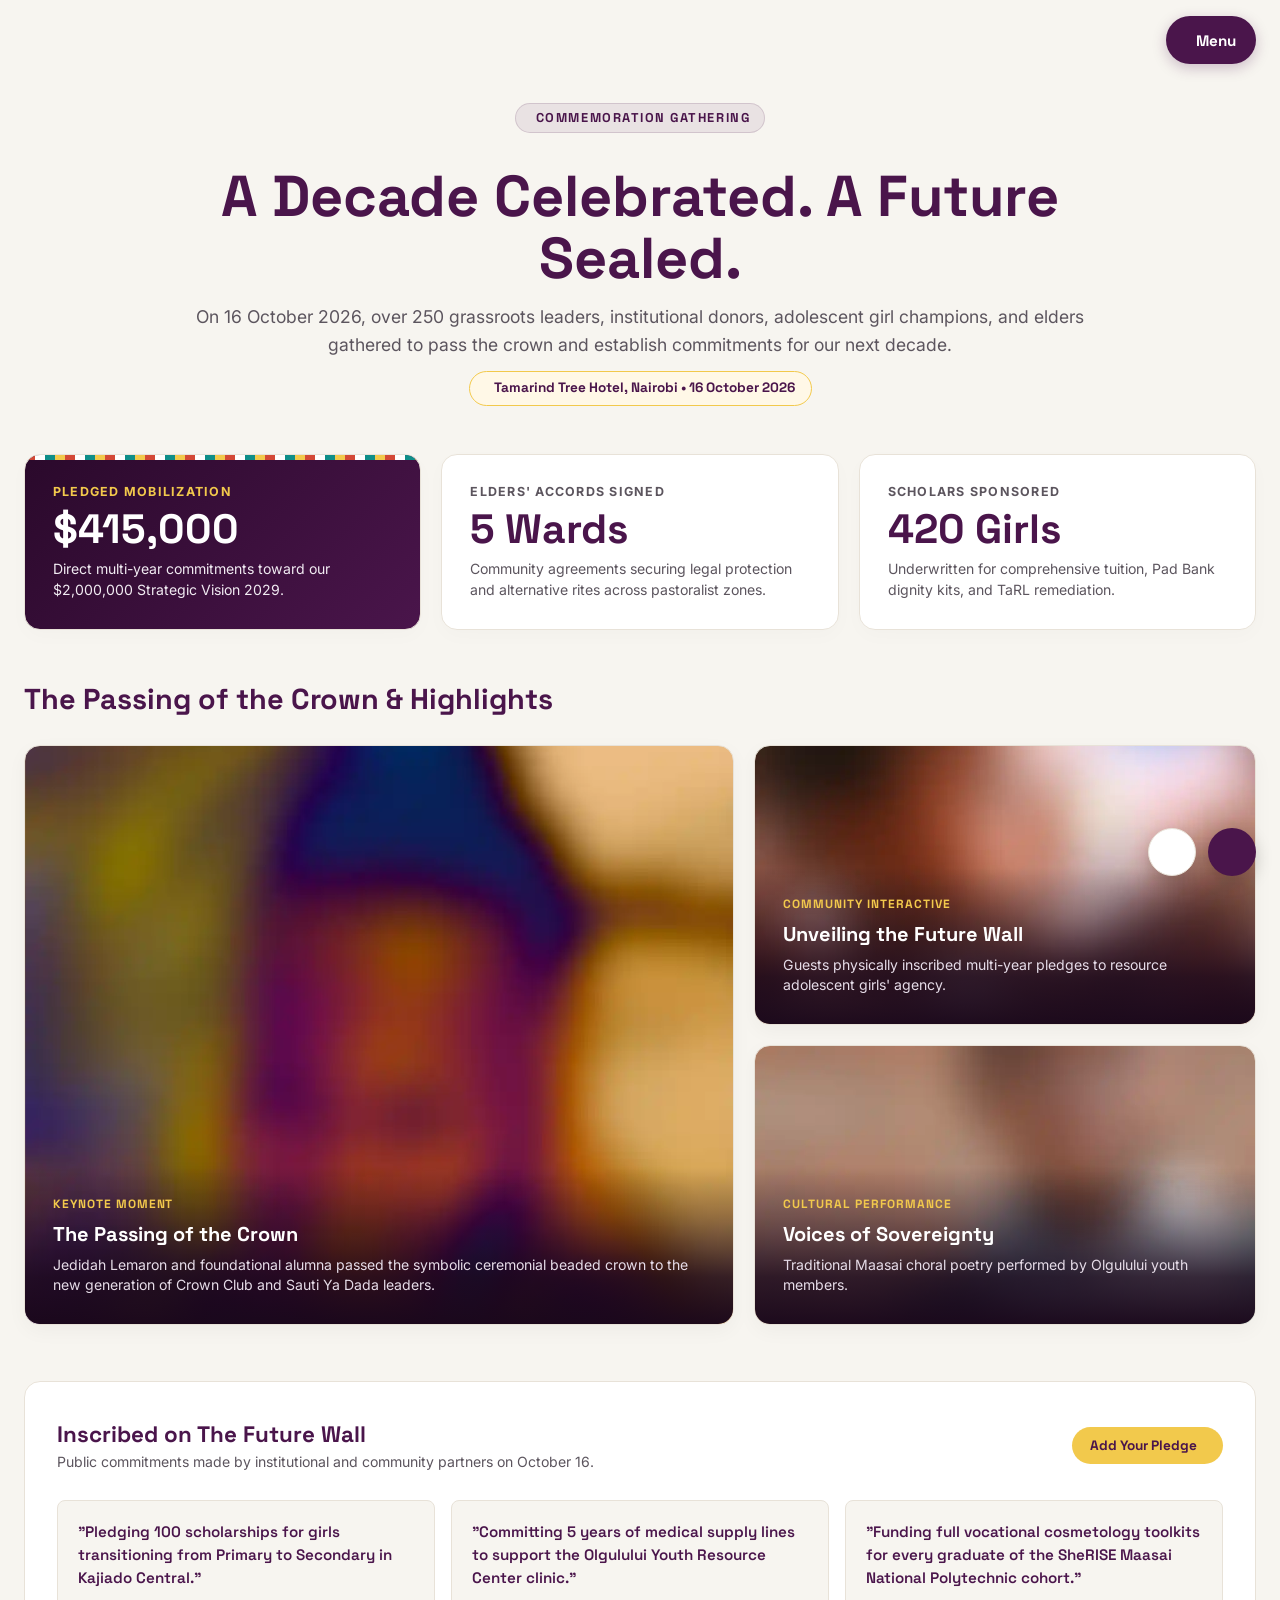
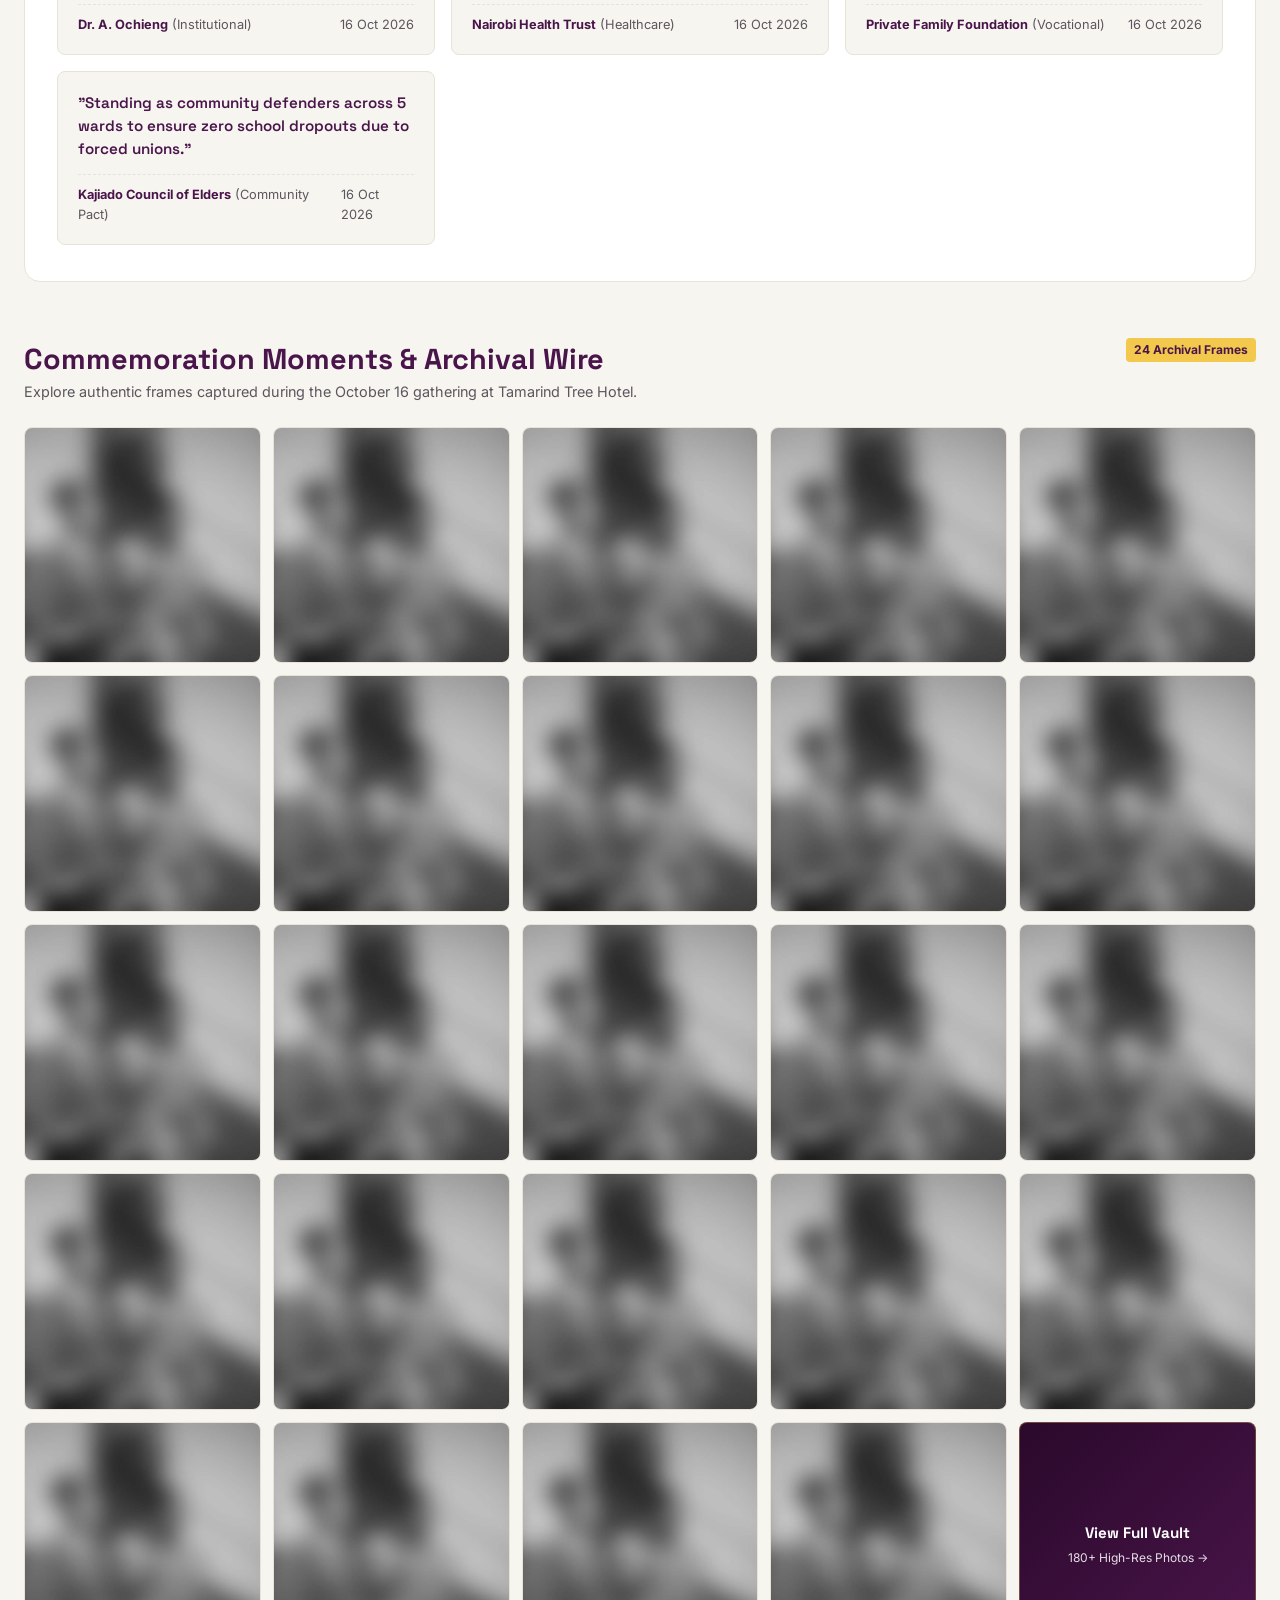
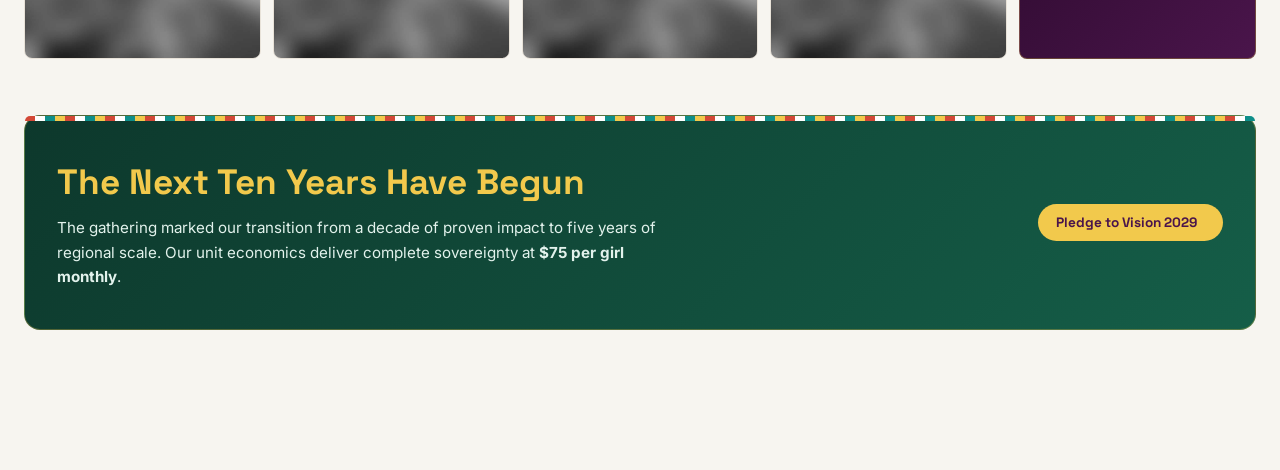
==== commit 5369bea1: "Team Page Update" ====
--- a/@10/event/index.html
+++ b/@10/event/index.html
@@ -205,7 +205,7 @@
                 <p>
                     The gathering marked our transition from a decade of proven impact to five years of regional
                     scale. Our unit economics deliver complete sovereignty at <strong>$75 per girl
-                        annually</strong>.
+                        monthly</strong>.
                 </p>
             </div>
             <div>
